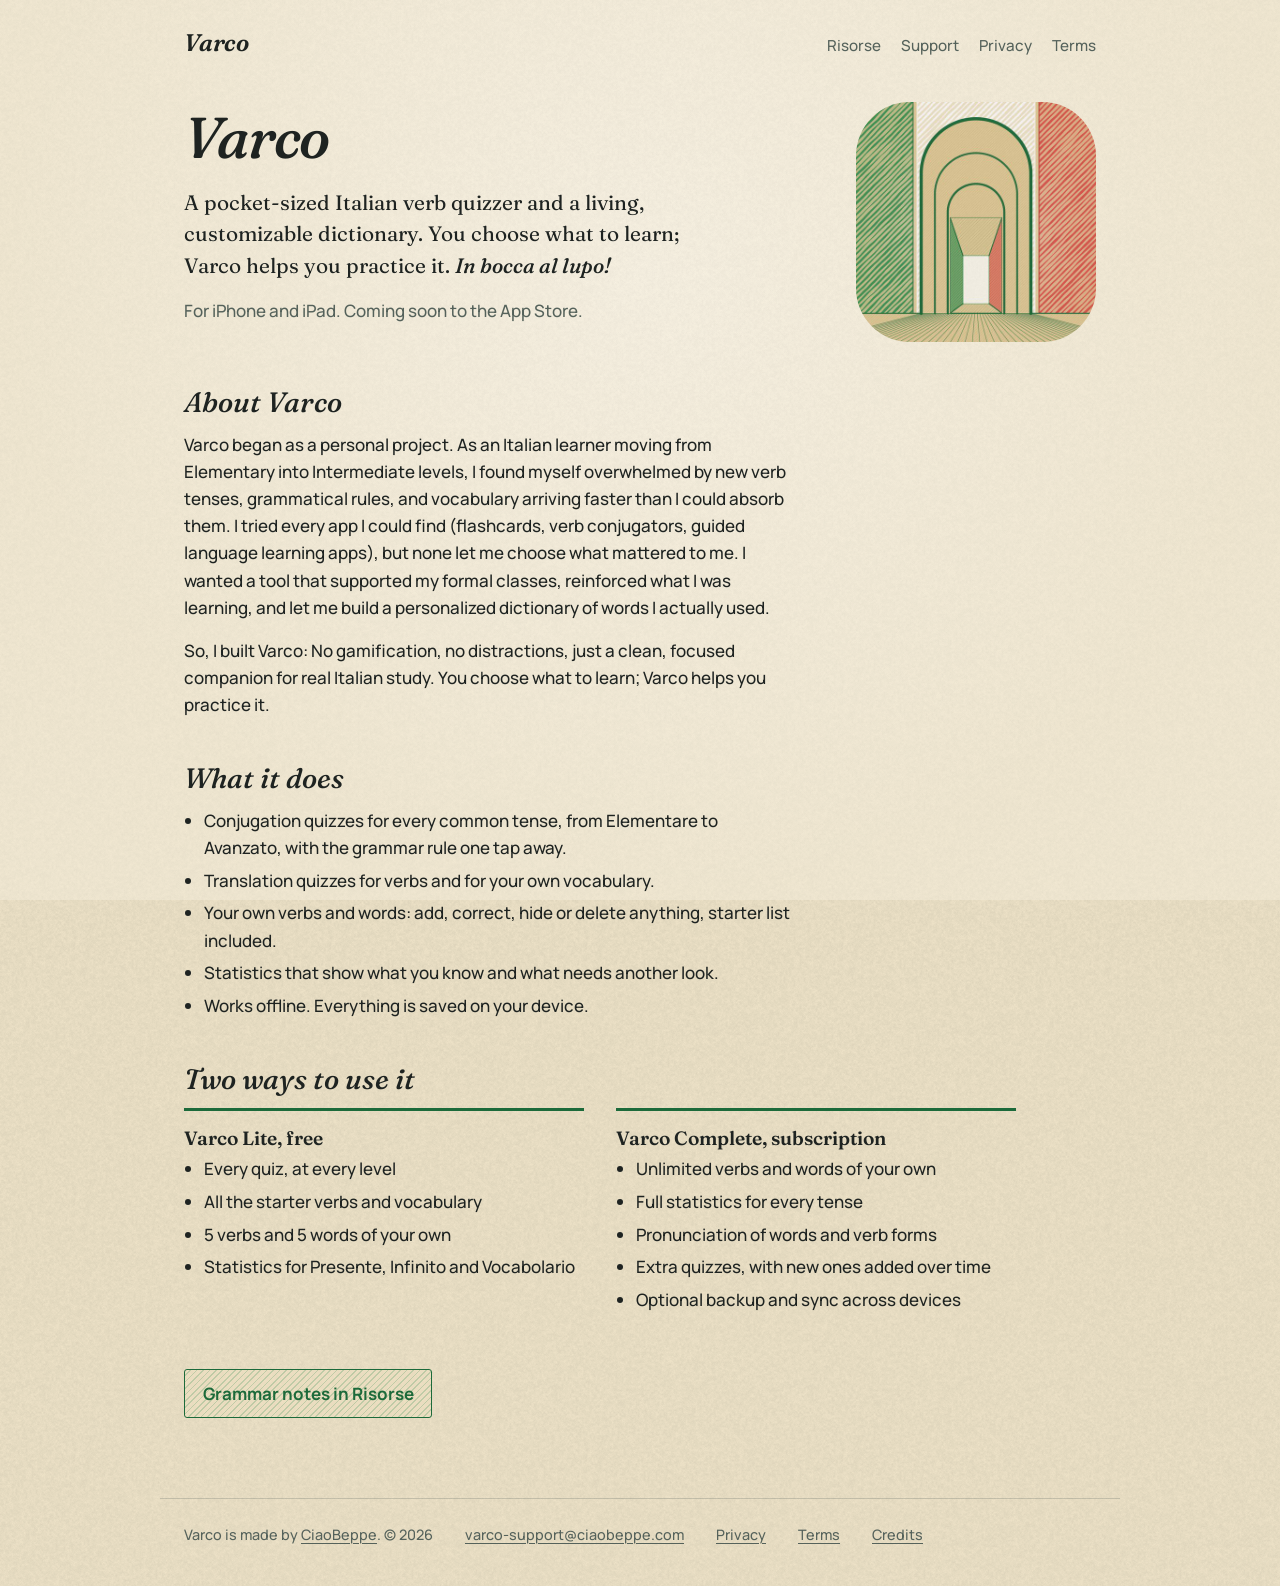
==== varco/index.html @ 1d4a985d "Add files via upload" ====
<!doctype html>
<html lang="en">
<head>
  <meta charset="utf-8">
  <meta name="viewport" content="width=device-width, initial-scale=1, viewport-fit=cover">
  <title>Varco: Italian verbs and vocabulary</title>
  <meta name="description" content="Varco is a pocket-sized Italian verb quizzer and a living, customizable dictionary for iPhone and iPad.">
  <meta name="theme-color" content="#efe4c9">
  <link rel="icon" href="/varco/favicon.ico" sizes="any">
  <link rel="icon" type="image/png" href="/varco/favicon-32.png">
  <link rel="apple-touch-icon" href="/varco/apple-touch-icon.png">
  <link rel="stylesheet" href="/assets/site.css">
</head>
<body>
  <a class="skip" href="#main">Skip to content</a>
  <header class="site-head">
    <a class="wordmark" href="/varco/">Varco</a>
    <nav class="site-nav" aria-label="Main">
      <a href="/varco/risorse/">Risorse</a>
      <a href="/varco/support/">Support</a>
      <a href="/varco/privacy/">Privacy</a>
      <a href="/varco/terms/">Terms</a>
    </nav>
  </header>
  <main id="main">
    <section class="app-hero">
      <div>
        <h1>Varco</h1>
        <p class="lede">A pocket-sized Italian verb quizzer and a living, customizable dictionary. You choose what to learn; Varco helps you practice it. <em lang="it">In bocca al lupo!</em></p>
        <p class="muted">For iPhone and iPad. Coming soon to the App Store.</p>
      </div>
      <img src="/assets/img/varco-icon-512.jpg" alt="The Varco icon: a pencil-drawn archway in front of the Italian flag" width="240" height="240">
    </section>

    <div class="prose">
      <h2>About Varco</h2>
      <p>Varco began as a personal project. As an Italian learner moving from Elementary into Intermediate levels, I found myself overwhelmed by new verb tenses, grammatical rules, and vocabulary arriving faster than I could absorb them. I tried every app I could find (flashcards, verb conjugators, guided language learning apps), but none let me choose what mattered to me. I wanted a tool that supported my formal classes, reinforced what I was learning, and let me build a personalized dictionary of words I actually used.</p>
      <p>So, I built Varco: No gamification, no distractions, just a clean, focused companion for real Italian study. You choose what to learn; Varco helps you practice it.</p>

      <h2>What it does</h2>
      <ul>
        <li>Conjugation quizzes for every common tense, from Elementare to Avanzato, with the grammar rule one tap away.</li>
        <li>Translation quizzes for verbs and for your own vocabulary.</li>
        <li>Your own verbs and words: add, correct, hide or delete anything, starter list included.</li>
        <li>Statistics that show what you know and what needs another look.</li>
        <li>Works offline. Everything is saved on your device.</li>
      </ul>
    </div>

    <h2>Two ways to use it</h2>
    <div class="plans">
      <div class="plan">
        <h3>Varco Lite, free</h3>
        <ul>
          <li>Every quiz, at every level</li>
          <li>All the starter verbs and vocabulary</li>
          <li>5 verbs and 5 words of your own</li>
          <li>Statistics for Presente, Infinito and Vocabolario</li>
        </ul>
      </div>
      <div class="plan complete">
        <h3>Varco Complete, subscription</h3>
        <ul>
          <li>Unlimited verbs and words of your own</li>
          <li>Full statistics for every tense</li>
          <li>Pronunciation of words and verb forms</li>
          <li>Extra quizzes, with new ones added over time</li>
          <li>Optional backup and sync across devices</li>
        </ul>
      </div>
    </div>

    <p style="margin-top:2.5rem"><a class="hatched" href="/varco/risorse/">Grammar notes in Risorse</a></p>
  </main>
  <footer class="site-foot">
    <span>Varco is made by <a href="/">CiaoBeppe</a>. © 2026</span>
    <a href="mailto:varco-support@ciaobeppe.com">varco-support@ciaobeppe.com</a>
    <a href="/varco/privacy/">Privacy</a>
    <a href="/varco/terms/">Terms</a>
    <a href="/varco/credits/">Credits</a>
  </footer>
</body>
</html>
---- assets/site.css ----
/* Ciao Beppe — one stylesheet for every page.
   The look is the Varco app's: sepia paper with its grain, deep green ink,
   Fraunces italic for headings, Manrope for reading text, pencil hatching. */

@font-face { font-family: "Fraunces"; font-weight: 400; font-style: normal; font-display: swap; src: url("/assets/fonts/Fraunces_400Regular.woff2") format("woff2"); }
@font-face { font-family: "Fraunces"; font-weight: 600; font-style: normal; font-display: swap; src: url("/assets/fonts/Fraunces_600SemiBold.woff2") format("woff2"); }
@font-face { font-family: "Fraunces"; font-weight: 500; font-style: italic; font-display: swap; src: url("/assets/fonts/Fraunces_500Medium_Italic.woff2") format("woff2"); }
@font-face { font-family: "Fraunces"; font-weight: 600; font-style: italic; font-display: swap; src: url("/assets/fonts/Fraunces_600SemiBold_Italic.woff2") format("woff2"); }
@font-face { font-family: "Manrope"; font-weight: 500; font-style: normal; font-display: swap; src: url("/assets/fonts/Manrope_500Medium.woff2") format("woff2"); }
@font-face { font-family: "Manrope"; font-weight: 700; font-style: normal; font-display: swap; src: url("/assets/fonts/Manrope_700Bold.woff2") format("woff2"); }
@font-face { font-family: "Manrope"; font-weight: 800; font-style: normal; font-display: swap; src: url("/assets/fonts/Manrope_800ExtraBold.woff2") format("woff2"); }

:root {
  --paper: #efe4c9;          /* JF 10/19: lighter than the app's #e3cc9a */
  --paper-light: #efe1bf;
  --ink: #1e2321;
  --ink-soft: #55625b;
  --green-deep: #1c6a3a;
  --green: #278a4c;
  --rose: #d94542;
  --hatch: #9c8a63;
  --serif: "Fraunces", Georgia, "Times New Roman", serif;
  --sans: "Manrope", "Helvetica Neue", Arial, sans-serif;
  --measure: 38rem;
  color-scheme: light;
}

* { box-sizing: border-box; }

html {
  background-color: var(--paper);
  background-image:
    linear-gradient(rgba(247, 241, 226, 0.4), rgba(247, 241, 226, 0.4)),
    url("/assets/paper-grain.png"),
    radial-gradient(ellipse at 50% 30%, rgba(251, 246, 234, 0.8), rgba(240, 230, 208, 0) 70%);
  background-size: 100% 100%, 256px 256px, 100% 100%;
  background-attachment: fixed, scroll, fixed;
}

body {
  margin: 0;
  min-height: 100vh;
  display: flex;
  flex-direction: column;
  font-family: var(--sans);
  font-weight: 500;
  font-size: 1.0625rem;
  line-height: 1.6;
  color: var(--ink);
  padding: env(safe-area-inset-top, 0) env(safe-area-inset-right, 0) env(safe-area-inset-bottom, 0) env(safe-area-inset-left, 0);
}

a { color: var(--green-deep); text-decoration-thickness: 1px; text-underline-offset: 0.18em; }
a:hover { color: var(--green); }
a:focus-visible, button:focus-visible { outline: 2px solid var(--green-deep); outline-offset: 3px; border-radius: 2px; }

.skip { position: absolute; left: -999px; top: 0.5rem; background: var(--paper-light); padding: 0.5rem 0.75rem; }
.skip:focus { left: 0.5rem; }

/* ── header ─────────────────────────────────────────────── */
.site-head {
  width: 100%;
  max-width: 60rem;
  margin: 0 auto;
  padding: 1.5rem 1.5rem 0;
  display: flex;
  flex-wrap: wrap;
  align-items: baseline;
  justify-content: space-between;
  gap: 0.75rem 2rem;
}
.wordmark {
  font-family: var(--serif);
  font-style: italic;
  font-weight: 600;
  font-size: 1.5rem;
  color: var(--ink);
  text-decoration: none;
  letter-spacing: -0.01em;
}
.wordmark:hover { color: var(--green-deep); }
.site-nav { display: flex; flex-wrap: wrap; gap: 0.25rem 1.25rem; font-size: 0.95rem; }
.site-nav a { color: var(--ink-soft); text-decoration: none; padding: 0.2rem 0; }
.site-nav a:hover { color: var(--green-deep); }
.site-nav a[aria-current="page"] { color: var(--green-deep); font-weight: 700; box-shadow: inset 0 -2px 0 var(--green); }

/* ── page body ──────────────────────────────────────────── */
main { flex: 1; width: 100%; max-width: 60rem; margin: 0 auto; padding: 2.5rem 1.5rem 4rem; }
.prose { max-width: var(--measure); }

h1, h2, h3 { font-family: var(--serif); color: var(--ink); line-height: 1.15; }
h1 { font-style: italic; font-weight: 500; font-size: clamp(2.4rem, 7vw, 3.6rem); letter-spacing: -0.02em; margin: 0 0 1rem; }
h2 { font-style: italic; font-weight: 500; font-size: 1.75rem; margin: 2.75rem 0 0.75rem; }
h3 { font-weight: 600; font-size: 1.2rem; margin: 1.75rem 0 0.4rem; }
p, ul, ol, table { margin: 0 0 1rem; }
ul, ol { padding-left: 1.25rem; }
li { margin-bottom: 0.35rem; }
.lede { font-family: var(--serif); font-size: 1.3rem; line-height: 1.5; color: var(--ink); max-width: 34rem; }
.muted { color: var(--ink-soft); }
.updated { color: var(--ink-soft); font-size: 0.95rem; }

/* A pencil-shaded link, like a selected answer box in the app */
.hatched {
  display: inline-block;
  font-weight: 700;
  color: var(--green-deep);
  text-decoration: none;
  padding: 0.6rem 1.1rem;
  border: 1.5px solid var(--green-deep);
  border-radius: 3px;
  background:
    repeating-linear-gradient(-45deg, rgba(39, 138, 76, 0.22) 0 1.2px, transparent 1.2px 4.5px),
    rgba(239, 225, 191, 0.55);
}
.hatched:hover { color: var(--ink); background-color: rgba(39, 138, 76, 0.2); }

/* ── Ciao Beppe home ───────────────────────────────────── */
.hello h1 { font-size: clamp(3rem, 11vw, 5.5rem); margin-bottom: 0.5rem; }
.hello h1::after {
  content: "";
  display: block;
  width: 5.5em;
  max-width: 100%;
  height: 0.16em;
  margin-top: 0.12em;
  background: repeating-linear-gradient(-45deg, var(--green) 0 1.5px, transparent 1.5px 5px);
  opacity: 0.8;
}
.apps { margin-top: 3rem; }
.app-row {
  display: grid;
  grid-template-columns: 7rem 1fr;
  gap: 1.5rem;
  align-items: center;
  max-width: 40rem;
  padding: 1.5rem 0;
  border-top: 1.5px solid rgba(28, 106, 58, 0.35);
}
.app-row img { width: 7rem; height: 7rem; border-radius: 1.6rem; display: block; }
.app-row h2 { margin: 0 0 0.25rem; }
.app-row p { margin: 0 0 0.5rem; }

/* ── Varco page ─────────────────────────────────────────── */
.app-hero { display: grid; grid-template-columns: minmax(0, 1fr) auto; gap: 2.5rem; align-items: center; }
.app-hero img { width: clamp(9rem, 26vw, 15rem); height: auto; aspect-ratio: 1; border-radius: 22.4%; display: block; }
.plans { display: grid; grid-template-columns: repeat(auto-fit, minmax(16rem, 1fr)); gap: 2rem; max-width: 52rem; }
.plans h3 { margin-top: 0; }
.plan { padding-top: 1rem; border-top: 3px solid var(--green-deep); }

/* ── tables (Risorse) ───────────────────────────────────── */
.table-wrap { overflow-x: auto; max-width: 100%; margin: 0 0 1.25rem; }
table { border-collapse: collapse; font-size: 1rem; min-width: 30rem; }
th, td { text-align: left; padding: 0.35rem 1rem 0.35rem 0; border-bottom: 1px solid rgba(85, 98, 91, 0.3); }
th { font-family: var(--serif); font-style: italic; font-weight: 600; color: var(--green-deep); }
td:first-child { color: var(--ink-soft); }
.it { font-family: var(--serif); font-style: italic; font-weight: 500; }

/* ── support questions ─────────────────────────────────── */
details { max-width: var(--measure); border-top: 1px solid rgba(85, 98, 91, 0.3); padding: 0.75rem 0; }
details:last-of-type { border-bottom: 1px solid rgba(85, 98, 91, 0.3); }
summary { cursor: pointer; font-family: var(--serif); font-weight: 600; font-size: 1.12rem; list-style-position: outside; }
summary::marker { color: var(--green); }
details[open] summary { margin-bottom: 0.5rem; }

/* ── footer ─────────────────────────────────────────────── */
.site-foot {
  width: 100%;
  max-width: 60rem;
  margin: 0 auto;
  padding: 1.5rem 1.5rem 2.5rem;
  font-size: 0.9rem;
  color: var(--ink-soft);
  display: flex;
  flex-wrap: wrap;
  gap: 0.5rem 2rem;
  border-top: 1px solid rgba(85, 98, 91, 0.25);
}
.site-foot a { color: var(--ink-soft); }

@media (max-width: 34rem) {
  .app-hero { grid-template-columns: 1fr; }
  .app-hero img { order: -1; }
  .app-row { grid-template-columns: 5rem 1fr; gap: 1rem; }
  .app-row img { width: 5rem; height: 5rem; border-radius: 1.15rem; }
}

/* Risorse: Italian forms in the serif italic, like the app's verb forms */
.risorse em { font-family: var(--serif); font-style: italic; font-weight: 500; }
.risorse h2 { margin-top: 3rem; }
.risorse h3 { margin-top: 2rem; }

/* Risorse contents list */
.toc { margin: 0 0 2.5rem; padding: 1rem 0 1.25rem; border-top: 1.5px solid rgba(28, 106, 58, 0.35); border-bottom: 1.5px solid rgba(28, 106, 58, 0.35); }
.risorse .toc-title { margin: 0 0 0.6rem; font-size: 1.15rem; }
.toc ul { list-style: none; margin: 0; padding: 0; columns: 2 12rem; column-gap: 2rem; }
.toc li { margin: 0 0 0.35rem; break-inside: avoid; }
.toc a { text-decoration: none; }
.toc a:hover { text-decoration: underline; }
.risorse h2[id] { scroll-margin-top: 1rem; }
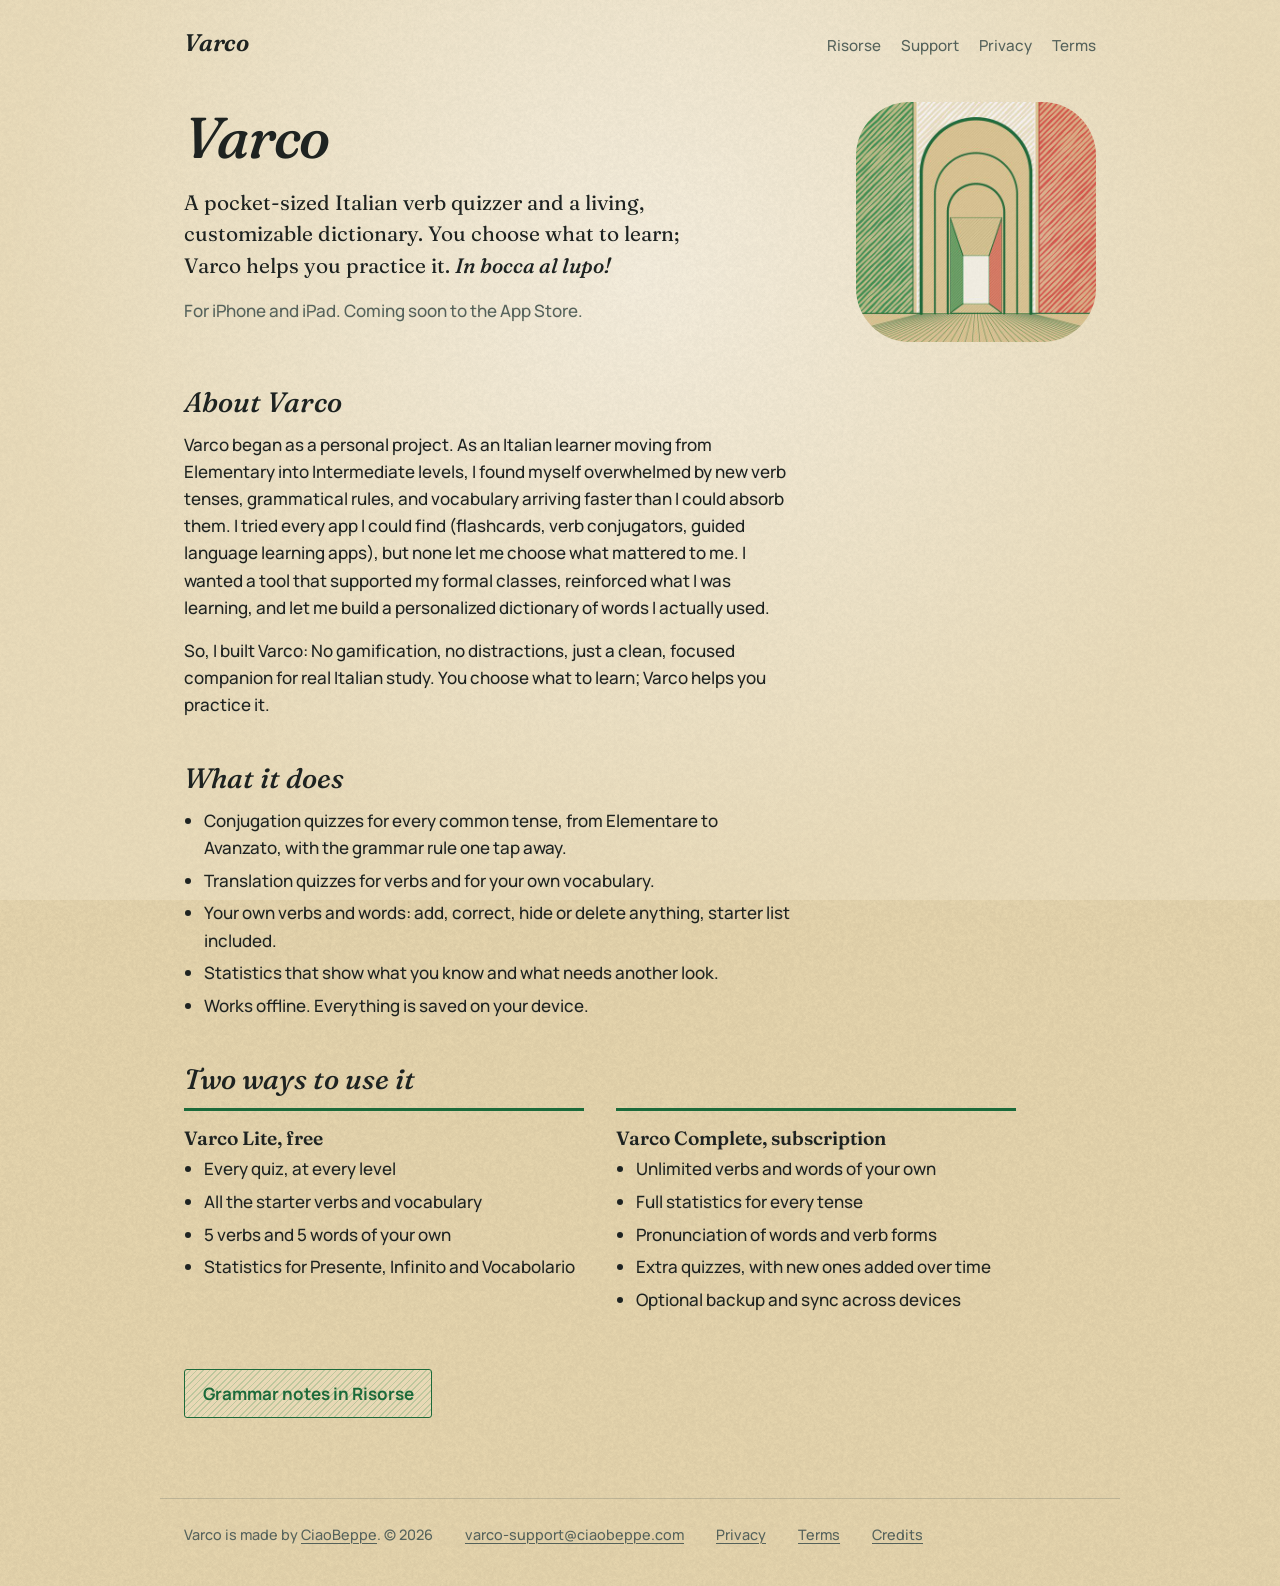
==== commit eb99ddd7: "Add files via upload" ====
--- a/varco/index.html
+++ b/varco/index.html
@@ -5,7 +5,7 @@
   <meta name="viewport" content="width=device-width, initial-scale=1, viewport-fit=cover">
   <title>Varco: Italian verbs and vocabulary</title>
   <meta name="description" content="Varco is a pocket-sized Italian verb quizzer and a living, customizable dictionary for iPhone and iPad.">
-  <meta name="theme-color" content="#efe4c9">
+  <meta name="theme-color" content="#e9d8b0">
   <link rel="icon" href="/varco/favicon.ico" sizes="any">
   <link rel="icon" type="image/png" href="/varco/favicon-32.png">
   <link rel="apple-touch-icon" href="/varco/apple-touch-icon.png">
--- a/assets/site.css
+++ b/assets/site.css
@@ -11,7 +11,7 @@
 @font-face { font-family: "Manrope"; font-weight: 800; font-style: normal; font-display: swap; src: url("/assets/fonts/Manrope_800ExtraBold.woff2") format("woff2"); }
 
 :root {
-  --paper: #efe4c9;          /* JF 10/19: lighter than the app's #e3cc9a */
+  --paper: #e9d8b0;          /* JF 10/22: halfway between the app's #e3cc9a and 10/19's #efe4c9 */
   --paper-light: #efe1bf;
   --ink: #1e2321;
   --ink-soft: #55625b;
@@ -30,7 +30,7 @@
 html {
   background-color: var(--paper);
   background-image:
-    linear-gradient(rgba(247, 241, 226, 0.4), rgba(247, 241, 226, 0.4)),
+    linear-gradient(rgba(247, 241, 226, 0.25), rgba(247, 241, 226, 0.25)),
     url("/assets/paper-grain.png"),
     radial-gradient(ellipse at 50% 30%, rgba(251, 246, 234, 0.8), rgba(240, 230, 208, 0) 70%);
   background-size: 100% 100%, 256px 256px, 100% 100%;
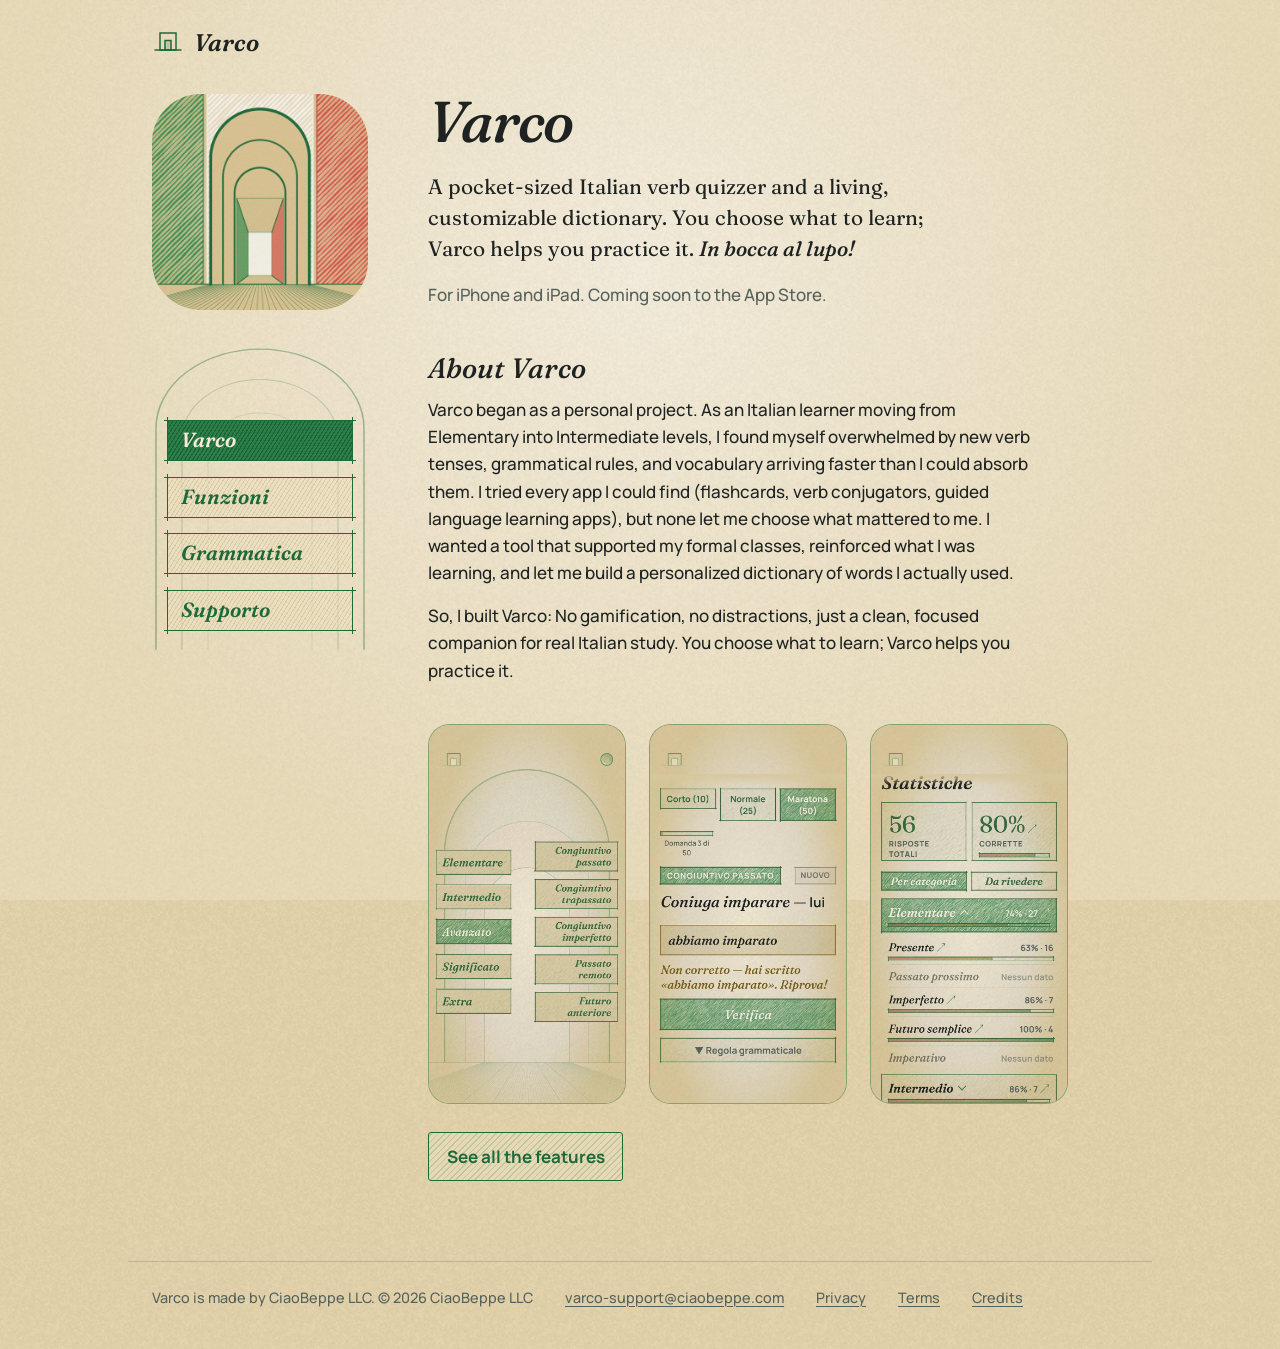
==== commit fe8407a7: "Add files via upload" ====
--- a/varco/index.html
+++ b/varco/index.html
@@ -14,66 +14,40 @@
 <body>
   <a class="skip" href="#main">Skip to content</a>
   <header class="site-head">
-    <a class="wordmark" href="/varco/">Varco</a>
-    <nav class="site-nav" aria-label="Main">
-      <a href="/varco/risorse/">Risorse</a>
-      <a href="/varco/support/">Support</a>
-      <a href="/varco/privacy/">Privacy</a>
-      <a href="/varco/terms/">Terms</a>
-    </nav>
+    <a class="wordmark" href="/varco/"><svg class="glyph" viewBox="0 0 32 32" fill="none" stroke="currentColor" stroke-width="1.5" aria-hidden="true"><rect x="8" y="6" width="16" height="17"/><rect x="13" y="13.5" width="6" height="9.5" fill="currentColor" fill-opacity="0.18"/><path d="M2.5 23h27"/></svg>Varco</a>
   </header>
-  <main id="main">
-    <section class="app-hero">
-      <div>
-        <h1>Varco</h1>
-        <p class="lede">A pocket-sized Italian verb quizzer and a living, customizable dictionary. You choose what to learn; Varco helps you practice it. <em lang="it">In bocca al lupo!</em></p>
-        <p class="muted">For iPhone and iPad. Coming soon to the App Store.</p>
+  <div class="layout">
+    <aside class="rail">
+      <img class="icon" src="/assets/img/varco-icon-512.jpg" alt="The Varco icon: a pencil-drawn archway in front of the Italian flag" width="216" height="216">
+      <nav class="boxes" aria-label="Main">
+        <svg class="arch" viewBox="0 0 216 400" preserveAspectRatio="none" fill="none" stroke="currentColor" aria-hidden="true"><path d="M4 400V108A104 104 0 0 1 212 108V400" stroke-width="1.6" opacity="0.38"/><path d="M30 400V122A78 78 0 0 1 186 122V400" stroke-width="1.2" opacity="0.22"/><path d="M56 400V140A52 52 0 0 1 160 140V400" stroke-width="1" opacity="0.14"/></svg>
+        <a class="box" href="/varco/" aria-current="page">Varco</a>
+      <a class="box" href="/varco/funzioni/">Funzioni</a>
+      <a class="box" href="/varco/grammatica/">Grammatica</a>
+      <a class="box" href="/varco/support/">Supporto</a>
+      </nav>
+    </aside>
+    <main id="main">
+      <div class="hero-m"><img src="/assets/img/varco-icon-512.jpg" alt="" width="72" height="72"><h1>Varco</h1></div>
+      <p class="lede">A pocket-sized Italian verb quizzer and a living, customizable dictionary. You choose what to learn; Varco helps you practice it. <em lang="it">In bocca al lupo!</em></p>
+      <p class="muted">For iPhone and iPad. Coming soon to the App Store.</p>
+
+      <div class="prose">
+        <h2>About Varco</h2>
+        <p>Varco began as a personal project. As an Italian learner moving from Elementary into Intermediate levels, I found myself overwhelmed by new verb tenses, grammatical rules, and vocabulary arriving faster than I could absorb them. I tried every app I could find (flashcards, verb conjugators, guided language learning apps), but none let me choose what mattered to me. I wanted a tool that supported my formal classes, reinforced what I was learning, and let me build a personalized dictionary of words I actually used.</p>
+        <p>So, I built Varco: No gamification, no distractions, just a clean, focused companion for real Italian study. You choose what to learn; Varco helps you practice it.</p>
       </div>
-      <img src="/assets/img/varco-icon-512.jpg" alt="The Varco icon: a pencil-drawn archway in front of the Italian flag" width="240" height="240">
-    </section>
 
-    <div class="prose">
-      <h2>About Varco</h2>
-      <p>Varco began as a personal project. As an Italian learner moving from Elementary into Intermediate levels, I found myself overwhelmed by new verb tenses, grammatical rules, and vocabulary arriving faster than I could absorb them. I tried every app I could find (flashcards, verb conjugators, guided language learning apps), but none let me choose what mattered to me. I wanted a tool that supported my formal classes, reinforced what I was learning, and let me build a personalized dictionary of words I actually used.</p>
-      <p>So, I built Varco: No gamification, no distractions, just a clean, focused companion for real Italian study. You choose what to learn; Varco helps you practice it.</p>
-
-      <h2>What it does</h2>
-      <ul>
-        <li>Conjugation quizzes for every common tense, from Elementare to Avanzato, with the grammar rule one tap away.</li>
-        <li>Translation quizzes for verbs and for your own vocabulary.</li>
-        <li>Your own verbs and words: add, correct, hide or delete anything, starter list included.</li>
-        <li>Statistics that show what you know and what needs another look.</li>
-        <li>Works offline. Everything is saved on your device.</li>
-      </ul>
-    </div>
-
-    <h2>Two ways to use it</h2>
-    <div class="plans">
-      <div class="plan">
-        <h3>Varco Lite, free</h3>
-        <ul>
-          <li>Every quiz, at every level</li>
-          <li>All the starter verbs and vocabulary</li>
-          <li>5 verbs and 5 words of your own</li>
-          <li>Statistics for Presente, Infinito and Vocabolario</li>
-        </ul>
+      <div class="shots">
+        <figure class="shot"><img src="/assets/img/screens/home.webp" alt="Varco’s home screen: levels and tenses in pencil-drawn boxes inside an archway" width="720" height="1387" loading="lazy" decoding="async"></figure>
+        <figure class="shot"><img src="/assets/img/screens/quiz.webp" alt="A conjugation quiz: a wrong answer, with a second try" width="720" height="1387" loading="lazy" decoding="async"></figure>
+        <figure class="shot"><img src="/assets/img/screens/stats.webp" alt="Statistiche: answers, accuracy and progress by tense" width="720" height="1387" loading="lazy" decoding="async"></figure>
       </div>
-      <div class="plan complete">
-        <h3>Varco Complete, subscription</h3>
-        <ul>
-          <li>Unlimited verbs and words of your own</li>
-          <li>Full statistics for every tense</li>
-          <li>Pronunciation of words and verb forms</li>
-          <li>Extra quizzes, with new ones added over time</li>
-          <li>Optional backup and sync across devices</li>
-        </ul>
-      </div>
-    </div>
-
-    <p style="margin-top:2.5rem"><a class="hatched" href="/varco/risorse/">Grammar notes in Risorse</a></p>
-  </main>
+      <p><a class="hatched" href="/varco/funzioni/">See all the features</a></p>
+    </main>
+  </div>
   <footer class="site-foot">
-    <span>Varco is made by <a href="/">CiaoBeppe</a>. © 2026</span>
+    <span>Varco is made by CiaoBeppe LLC. © 2026 CiaoBeppe LLC</span>
     <a href="mailto:varco-support@ciaobeppe.com">varco-support@ciaobeppe.com</a>
     <a href="/varco/privacy/">Privacy</a>
     <a href="/varco/terms/">Terms</a>
--- a/assets/site.css
+++ b/assets/site.css
@@ -60,7 +60,7 @@
 /* ── header ─────────────────────────────────────────────── */
 .site-head {
   width: 100%;
-  max-width: 60rem;
+  max-width: 64rem;
   margin: 0 auto;
   padding: 1.5rem 1.5rem 0;
   display: flex;
@@ -79,6 +79,8 @@
   letter-spacing: -0.01em;
 }
 .wordmark:hover { color: var(--green-deep); }
+.wordmark { display: inline-flex; align-items: center; gap: 0.6rem; }
+.wordmark .glyph { width: 2rem; height: 2rem; color: var(--green-deep); flex: none; }
 .site-nav { display: flex; flex-wrap: wrap; gap: 0.25rem 1.25rem; font-size: 0.95rem; }
 .site-nav a { color: var(--ink-soft); text-decoration: none; padding: 0.2rem 0; }
 .site-nav a:hover { color: var(--green-deep); }
@@ -165,7 +167,7 @@
 /* ── footer ─────────────────────────────────────────────── */
 .site-foot {
   width: 100%;
-  max-width: 60rem;
+  max-width: 64rem;
   margin: 0 auto;
   padding: 1.5rem 1.5rem 2.5rem;
   font-size: 0.9rem;
@@ -197,3 +199,73 @@
 .toc a { text-decoration: none; }
 .toc a:hover { text-decoration: underline; }
 .risorse h2[id] { scroll-margin-top: 1rem; }
+
+/* ── Varco navigation: the app's home (JF 10/22) ────────── */
+/* Desktop: a left column with the menu boxes standing in a pencil archway
+   (the icon above them on the Varco page); the page to the right.
+   Phone: the boxes in a 2 × 2 grid above the page. */
+.layout { flex: 1; width: 100%; max-width: 64rem; margin: 0 auto; padding: 2rem 1.5rem 4rem;
+          display: grid; grid-template-columns: 13.5rem minmax(0, 1fr); gap: 0 3.75rem; }
+.layout main { padding: 0; max-width: none; margin: 0; min-width: 0; }
+.layout h1 { margin-top: -0.35rem; }
+.rail { position: sticky; top: 1.5rem; align-self: start; }
+.rail .icon { display: block; width: 100%; height: auto; aspect-ratio: 1; border-radius: 22.4%; margin: 0 0 2.25rem; }
+.boxes { position: relative; z-index: 0; display: grid; gap: 0.95rem; padding: 4.6rem 0.95rem 1.2rem; }
+.boxes .arch { position: absolute; inset: 0; width: 100%; height: 100%; z-index: -1; color: var(--green-deep); overflow: visible; }
+
+/* a box like the app's: pencil lines that run just past the corners, a light hatch;
+   filled with green hatching when selected */
+.box { position: relative; display: block; padding: 0.5rem 0.85rem 0.55rem; font-family: var(--serif); font-style: italic;
+       font-weight: 600; font-size: 1.28rem; line-height: 1.2; color: var(--green-deep); text-decoration: none;
+       background: repeating-linear-gradient(-58deg, rgba(110, 96, 62, 0.16) 0 1px, transparent 1px 3.6px), rgba(239, 225, 191, 0.6); }
+.box::before, .box::after { content: ""; position: absolute; pointer-events: none; border: 0 solid var(--green-deep); }
+.box::before { inset: 0 -3px; border-top-width: 1.5px; border-bottom-width: 1.5px; }
+.box::after  { inset: -3px 0; border-left-width: 1.5px; border-right-width: 1.5px; }
+.box:hover { color: var(--ink); background-color: rgba(39, 138, 76, 0.16); }
+.box[aria-current="page"], .box.on {
+  color: #f4ecd6;
+  background: repeating-linear-gradient(-58deg, rgba(14, 70, 36, 0.5) 0 1.2px, transparent 1.2px 3.4px), #2b7f48; }
+
+/* screenshots */
+.shots { display: grid; grid-template-columns: repeat(3, minmax(0, 1fr)); gap: 1.4rem; margin: 2.5rem 0 1.75rem; max-width: 40rem; }
+.gallery { max-width: none; row-gap: 2.25rem; }
+.shot { margin: 0; }
+.shot img { display: block; width: 100%; height: auto; border-radius: 1.35rem; border: 1.5px solid rgba(28, 106, 58, 0.45); background: #e3cc9a; }
+.shot figcaption { font-size: 0.93rem; line-height: 1.45; color: var(--ink-soft); margin-top: 0.7rem; }
+
+/* Grammatica: the contents work like the app's home */
+.picker { display: grid; grid-template-columns: minmax(0, 0.9fr) minmax(0, 1.1fr); gap: 0 1.6rem; margin: 2rem 0 1rem; max-width: 36rem; }
+.picker .col { display: grid; gap: 0.85rem; align-content: start; }
+.picker .levels .box { font-size: 1.2rem; }
+.picker .tenses + .tenses { margin-top: 0.85rem; }      /* without JavaScript, every list shows */
+.picker .tenses .box { text-align: right; font-size: 1.12rem; }
+.picker .tenses[hidden] { display: none; }
+.picker-note { font-size: 0.93rem; color: var(--ink-soft); margin: 0 0 2.5rem; }
+.risorse .level { margin: 3.5rem 0 0.25rem; font-size: 2rem; color: var(--green-deep); }
+.risorse .level::after { content: ""; display: block; width: 4.5em; height: 0.2em; margin-top: 0.15em;
+  background: repeating-linear-gradient(-58deg, var(--green) 0 1.4px, transparent 1.4px 4.5px); opacity: 0.75; }
+.risorse h3 { font-family: var(--serif); font-style: italic; font-weight: 500; font-size: 1.6rem; margin: 2.5rem 0 0.7rem; }
+.risorse h4 { font-family: var(--serif); font-weight: 600; font-size: 1.15rem; margin: 1.75rem 0 0.4rem; }
+.risorse [id] { scroll-margin-top: 1rem; }
+.risorse td .end { color: #73551a; }                     /* the app's amber; 4.9:1 on the paper */
+.back { margin: 1.25rem 0 0; font-size: 0.9rem; }
+.back a { text-decoration: none; color: var(--ink-soft); }
+.back a:hover { color: var(--green-deep); text-decoration: underline; }
+
+.hero-m img { display: none; }
+@media (max-width: 52rem) {
+  .layout { grid-template-columns: 1fr; padding-top: 1rem; }
+  .rail { position: static; }
+  .rail .icon { display: none; }
+  .boxes { grid-template-columns: 1fr 1fr; gap: 0.7rem 0.9rem; padding: 0.4rem 0.3rem 0; margin-bottom: 2.25rem; }
+  .boxes .arch { display: none; }
+  .box { font-size: 1.08rem; padding: 0.42rem 0.7rem; }
+  .hero-m { display: flex; align-items: center; gap: 1rem; margin-bottom: 0.75rem; }
+  .hero-m img { display: block; width: 4.5rem; height: 4.5rem; border-radius: 22.4%; }
+  .hero-m h1 { margin: 0; }
+  .shots { display: flex; overflow-x: auto; scroll-snap-type: x mandatory; gap: 1rem; margin-right: -1.5rem; padding: 0 1.5rem 0.5rem 0; }
+  .shot { flex: 0 0 62%; scroll-snap-align: start; }
+  .picker { gap: 0 1rem; }
+  .picker .levels .box { font-size: 1.02rem; }
+  .picker .tenses .box { font-size: 0.98rem; }
+}
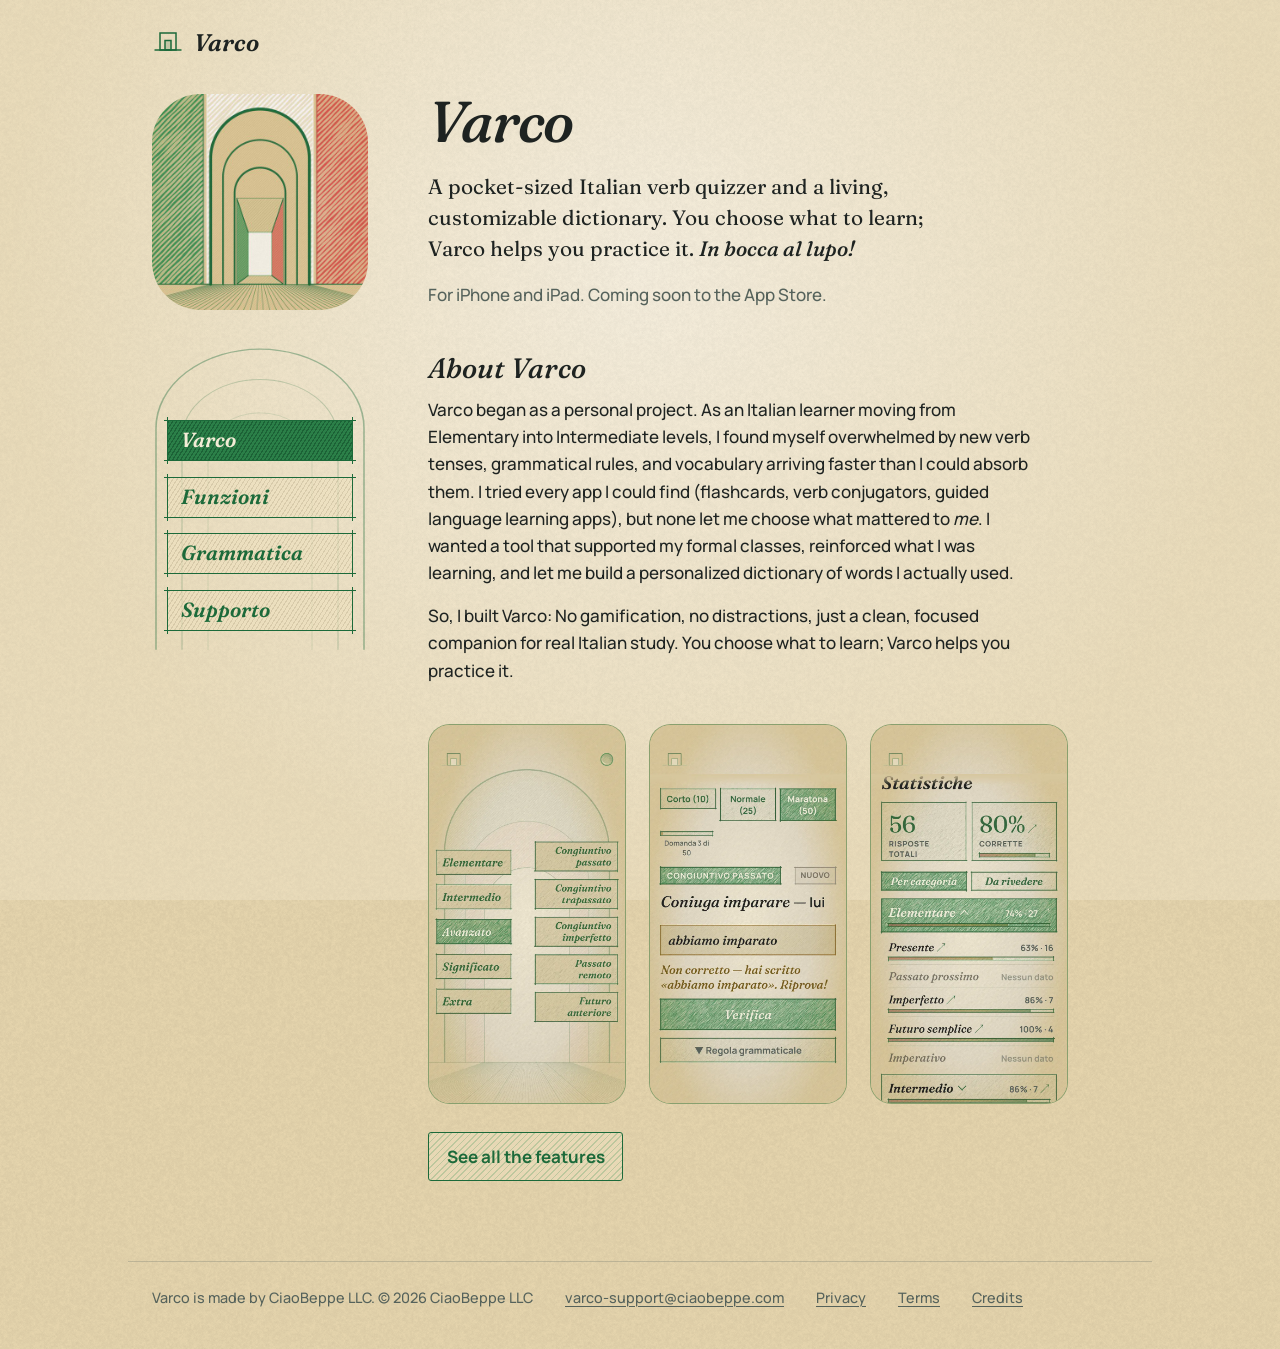
==== commit 7f247828: "Add files via upload" ====
--- a/varco/index.html
+++ b/varco/index.html
@@ -34,7 +34,7 @@
 
       <div class="prose">
         <h2>About Varco</h2>
-        <p>Varco began as a personal project. As an Italian learner moving from Elementary into Intermediate levels, I found myself overwhelmed by new verb tenses, grammatical rules, and vocabulary arriving faster than I could absorb them. I tried every app I could find (flashcards, verb conjugators, guided language learning apps), but none let me choose what mattered to me. I wanted a tool that supported my formal classes, reinforced what I was learning, and let me build a personalized dictionary of words I actually used.</p>
+        <p>Varco began as a personal project. As an Italian learner moving from Elementary into Intermediate levels, I found myself overwhelmed by new verb tenses, grammatical rules, and vocabulary arriving faster than I could absorb them. I tried every app I could find (flashcards, verb conjugators, guided language learning apps), but none let me choose what mattered to <em>me</em>. I wanted a tool that supported my formal classes, reinforced what I was learning, and let me build a personalized dictionary of words I actually used.</p>
         <p>So, I built Varco: No gamification, no distractions, just a clean, focused companion for real Italian study. You choose what to learn; Varco helps you practice it.</p>
       </div>
 
--- a/assets/site.css
+++ b/assets/site.css
@@ -269,3 +269,5 @@
   .picker .levels .box { font-size: 1.02rem; }
   .picker .tenses .box { font-size: 0.98rem; }
 }
+
+.plan-note { margin: 0.4rem 0 0.2rem; font-size: 0.95rem; color: var(--ink-soft); }
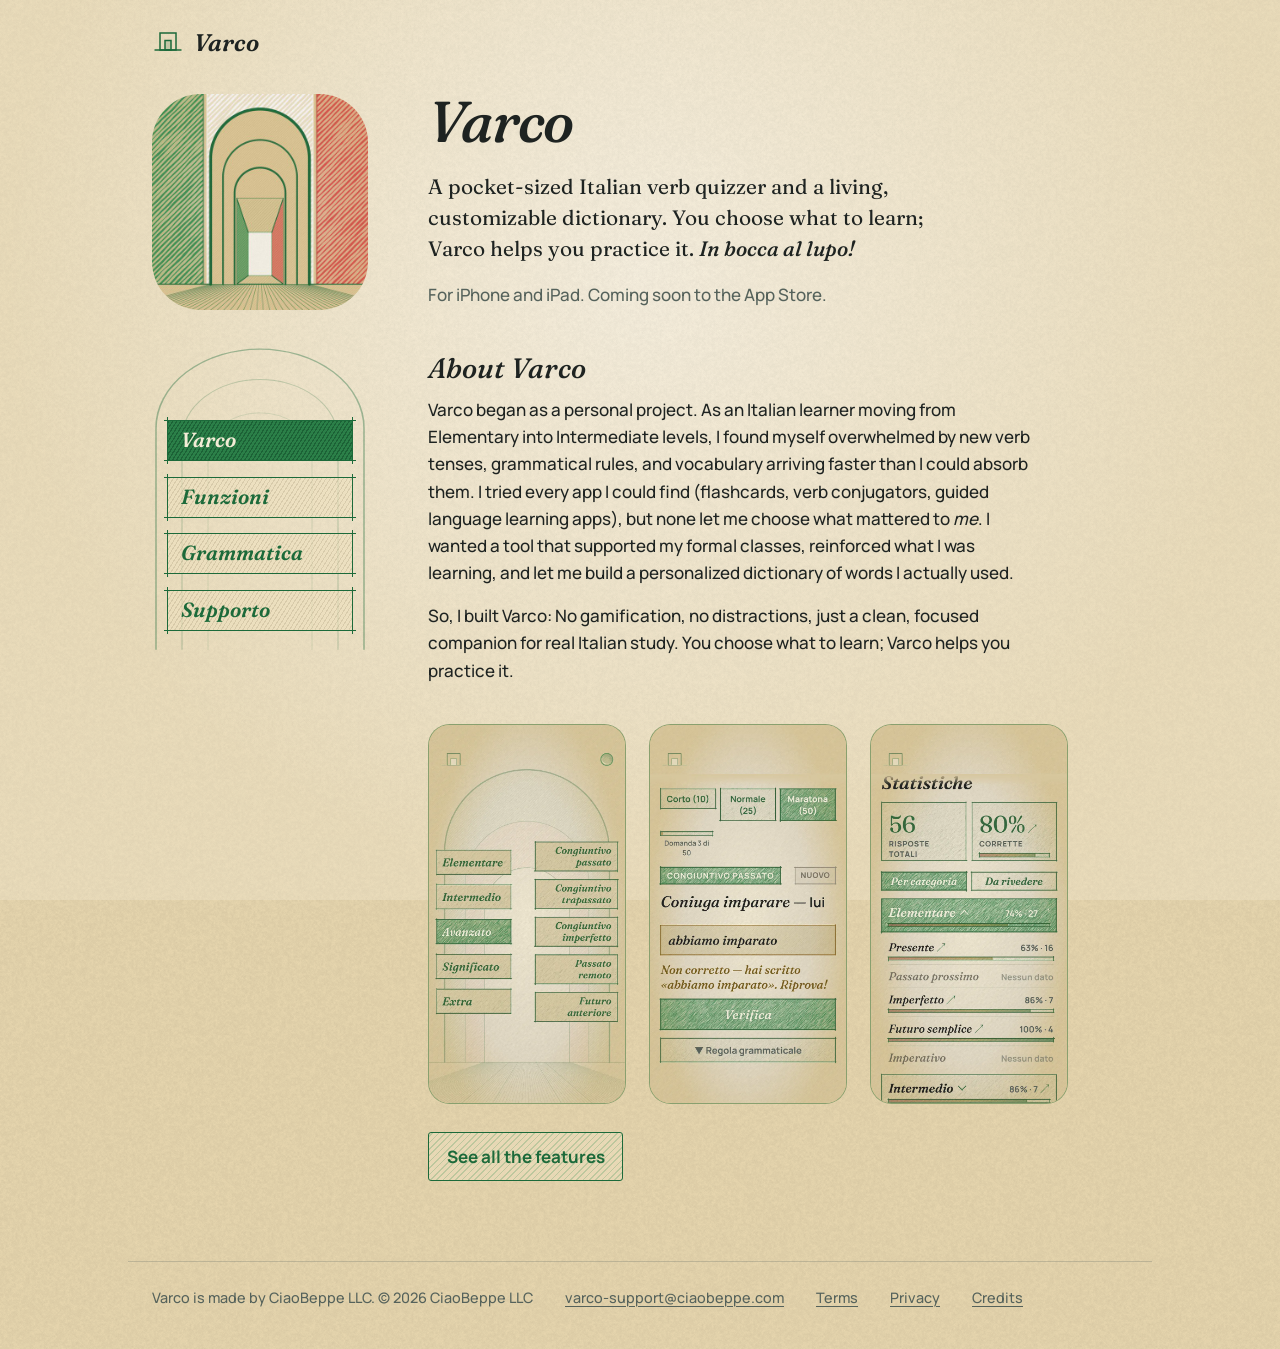
==== commit 021416b9: "Add files via upload" ====
--- a/varco/index.html
+++ b/varco/index.html
@@ -49,8 +49,8 @@
   <footer class="site-foot">
     <span>Varco is made by CiaoBeppe LLC. © 2026 CiaoBeppe LLC</span>
     <a href="mailto:varco-support@ciaobeppe.com">varco-support@ciaobeppe.com</a>
+    <a href="/varco/terms/">Terms</a>
     <a href="/varco/privacy/">Privacy</a>
-    <a href="/varco/terms/">Terms</a>
     <a href="/varco/credits/">Credits</a>
   </footer>
 </body>
--- a/assets/site.css
+++ b/assets/site.css
@@ -271,3 +271,10 @@
 }
 
 .plan-note { margin: 0.4rem 0 0.2rem; font-size: 0.95rem; color: var(--ink-soft); }
+
+/* Credits: the open-source notices (JF 11/06) */
+.credits-table table { font-size: 0.9rem; }
+.credits-table td:first-child { font-family: ui-monospace, "SF Mono", Menlo, Consolas, monospace; font-size: 0.85rem; color: var(--ink); }
+pre.licence { white-space: pre-wrap; overflow-wrap: anywhere; font-family: ui-monospace, "SF Mono", Menlo, Consolas, monospace;
+  font-size: 0.78rem; line-height: 1.5; color: var(--ink-soft); background: rgba(239, 225, 191, 0.55); padding: 0.9rem 1rem; margin: 0.6rem 0 1rem; }
+.licences summary { font-family: var(--sans); font-weight: 600; font-size: 0.92rem; line-height: 1.45; }
